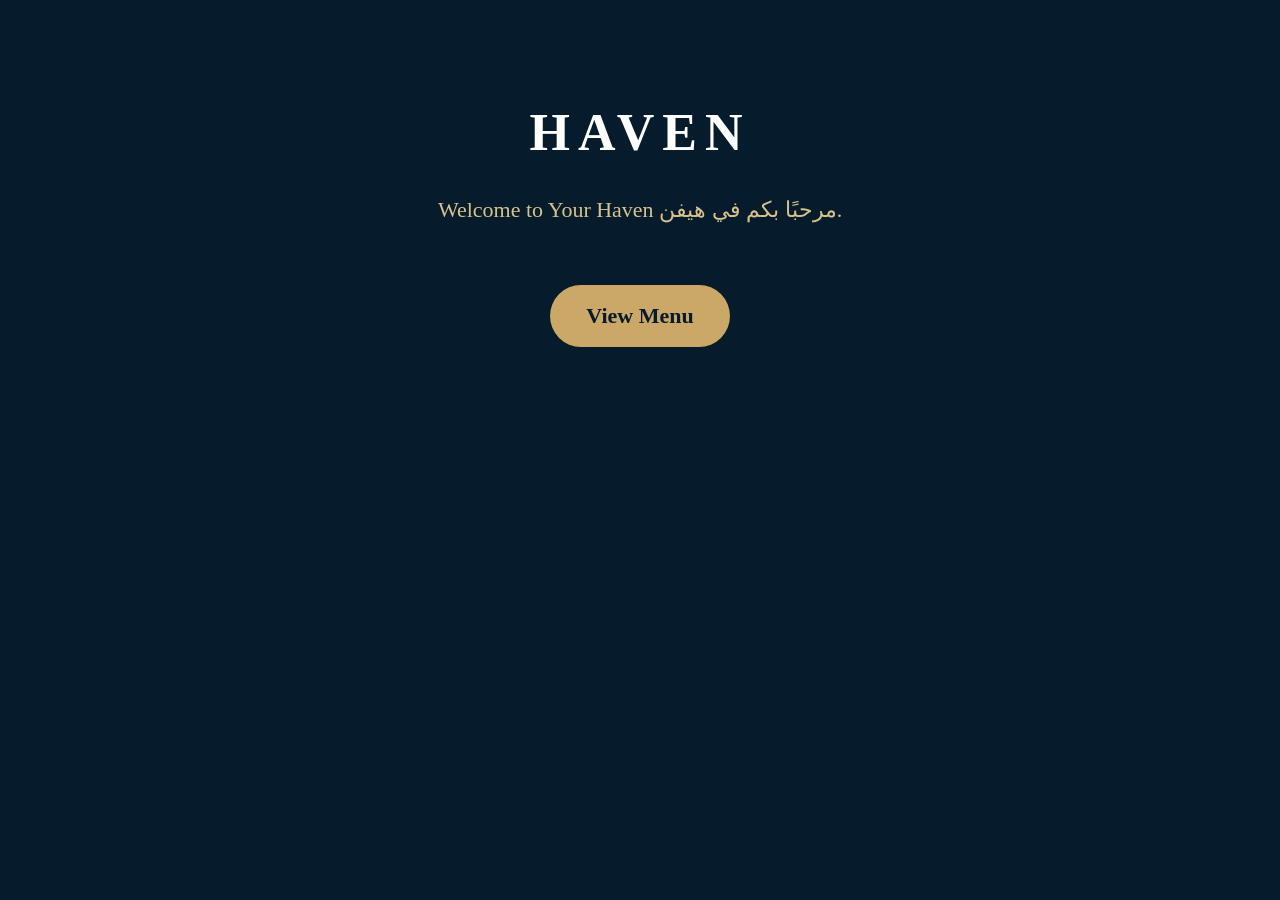
==== index.html @ 7c64a217 "Initial Haven website menu pdf and index html" ====
<!DOCTYPE html>
<html>
<head>
<meta charset="utf-8">
<meta name="viewport" content="width=device-width, initial-scale=1">
<title>HAVEN</title>

<style>

body{
background:#061b2c;
font-family:Georgia,serif;
color:white;
text-align:center;
padding:60px;
}

h1{
font-size:52px;
letter-spacing:8px;
}

p{
font-size:22px;
color:#d7c28b;
}

a{

display:inline-block;
margin-top:40px;
padding:18px 36px;

background:#cba867;

border-radius:100px;

color:#061b2c;

font-weight:bold;

text-decoration:none;

font-size:22px;

}

</style>

</head>

<body>

<h1>HAVEN</h1>

<p>Welcome to Your Haven مرحبًا بكم في هيفن.</p>

<a href="menu.pdf">View Menu</a>

</body>

</html>
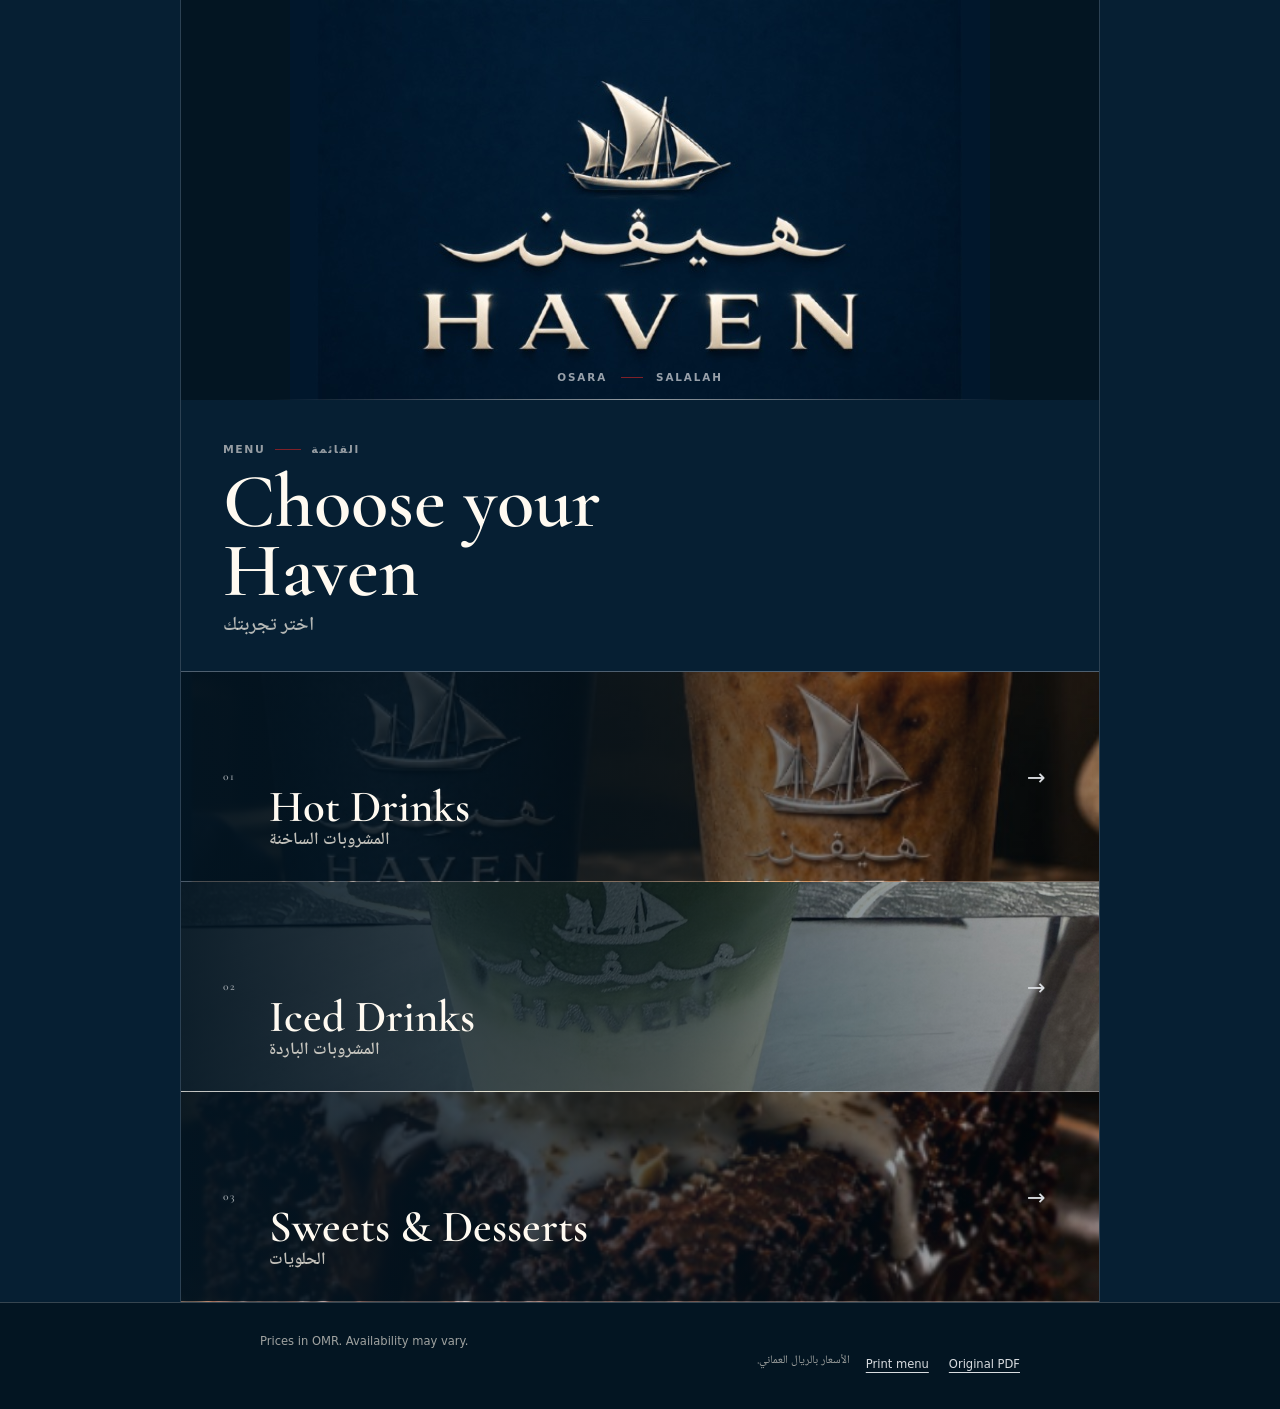
==== commit 13105bb5: "Launch bilingual Haven web menu" ====
--- a/index.html
+++ b/index.html
@@ -1,62 +1,105 @@
-<!DOCTYPE html>
-<html>
-<head>
-<meta charset="utf-8">
-<meta name="viewport" content="width=device-width, initial-scale=1">
-<title>HAVEN</title>
+<!doctype html>
+<html lang="en">
+  <head>
+    <meta charset="utf-8">
+    <meta name="viewport" content="width=device-width, initial-scale=1">
+    <meta name="theme-color" content="#061f33">
+    <title>Haven Cafe Menu | Osara, Salalah</title>
+    <meta
+      name="description"
+      content="Explore Haven Cafe's bilingual menu of hot drinks, iced drinks and desserts in Osara, Salalah."
+    >
+    <link rel="preconnect" href="https://fonts.googleapis.com">
+    <link rel="preconnect" href="https://fonts.gstatic.com" crossorigin>
+    <link
+      href="https://fonts.googleapis.com/css2?family=Cormorant+Garamond:wght@500;600;700&family=Noto+Naskh+Arabic:wght@500;600;700&display=swap"
+      rel="stylesheet"
+    >
+    <link rel="stylesheet" href="assets/css/styles.css">
+  </head>
+  <body>
+    <header class="topbar" id="topbar">
+      <a class="topbar-brand" href="#home" aria-label="Haven menu home">
+        <b>HAVEN</b>
+      </a>
+      <p>Osara, Salalah</p>
+      <a class="chapter-menu" href="#home" aria-label="Choose another menu chapter">
+        <span></span><span></span><span></span>
+      </a>
+    </header>
 
-<style>
+    <main>
+      <section class="opening" id="home" aria-labelledby="openingTitle">
+        <div class="opening-brand">
+          <img
+            src="assets/img/haven-logo-original.jpg"
+            alt="Haven Cafe"
+            width="700"
+            height="400"
+            fetchpriority="high"
+          >
+          <p>Osara <span></span> Salalah</p>
+        </div>
 
-body{
-background:#061b2c;
-font-family:Georgia,serif;
-color:white;
-text-align:center;
-padding:60px;
-}
+        <header class="opening-heading">
+          <p class="eyebrow">Menu <i></i> القائمة</p>
+          <h1 id="openingTitle">Choose your Haven</h1>
+          <p lang="ar" dir="rtl">اختر تجربتك</p>
+        </header>
 
-h1{
-font-size:52px;
-letter-spacing:8px;
-}
+        <nav class="chapter-list" aria-label="Menu chapters">
+          <a class="chapter-door chapter-door-hot" href="#hot">
+            <span class="chapter-number">01</span>
+            <span class="chapter-label">
+              <b>Hot Drinks</b>
+              <em lang="ar" dir="rtl">المشروبات الساخنة</em>
+            </span>
+            <span class="chapter-arrow" aria-hidden="true">&#8594;</span>
+          </a>
+          <a class="chapter-door chapter-door-iced" href="#iced">
+            <span class="chapter-number">02</span>
+            <span class="chapter-label">
+              <b>Iced Drinks</b>
+              <em lang="ar" dir="rtl">المشروبات الباردة</em>
+            </span>
+            <span class="chapter-arrow" aria-hidden="true">&#8594;</span>
+          </a>
+          <a class="chapter-door chapter-door-sweets" href="#sweets">
+            <span class="chapter-number">03</span>
+            <span class="chapter-label">
+              <b>Sweets &amp; Desserts</b>
+              <em lang="ar" dir="rtl">الحلويات</em>
+            </span>
+            <span class="chapter-arrow" aria-hidden="true">&#8594;</span>
+          </a>
+        </nav>
+      </section>
 
-p{
-font-size:22px;
-color:#d7c28b;
-}
+      <section class="chapter-view" id="chapterView" hidden>
+        <header class="chapter-hero" id="chapterHero">
+          <div>
+            <p class="chapter-index" id="chapterIndex"></p>
+            <h2 id="chapterTitle"></h2>
+            <p id="chapterArabic" lang="ar" dir="rtl"></p>
+          </div>
+        </header>
+        <nav class="subcategory-nav" id="subcategoryNav" aria-label="Chapter sections"></nav>
+        <div class="chapter-menu-list" id="menu" aria-live="polite"></div>
+      </section>
+    </main>
 
-a{
+    <footer class="site-footer">
+      <div>
+        <p>Prices in OMR. Availability may vary.</p>
+        <p lang="ar" dir="rtl">الأسعار بالريال العماني.</p>
+      </div>
+      <nav aria-label="Alternative menu formats">
+        <a href="print.html">Print menu</a>
+        <a href="menu.pdf">Original PDF</a>
+      </nav>
+    </footer>
 
-display:inline-block;
-margin-top:40px;
-padding:18px 36px;
-
-background:#cba867;
-
-border-radius:100px;
-
-color:#061b2c;
-
-font-weight:bold;
-
-text-decoration:none;
-
-font-size:22px;
-
-}
-
-</style>
-
-</head>
-
-<body>
-
-<h1>HAVEN</h1>
-
-<p>Welcome to Your Haven مرحبًا بكم في هيفن.</p>
-
-<a href="menu.pdf">View Menu</a>
-
-</body>
-
-</html>+    <script src="assets/js/menu-data.js"></script>
+    <script src="assets/js/menu.js"></script>
+  </body>
+</html>
--- a/assets/css/styles.css
+++ b/assets/css/styles.css
@@ -0,0 +1,653 @@
+:root {
+  --blue: #061f33;
+  --blue-deep: #031522;
+  --cream: #f8f2e7;
+  --paper: #fffaf1;
+  --ink: #13283a;
+  --muted: #69737b;
+  --silver: #d9dce0;
+  --silver-dark: #969da3;
+  --red: #7f2028;
+  --line: rgba(6, 31, 51, 0.18);
+  --serif: "Cormorant Garamond", Georgia, serif;
+  --arabic: "Noto Naskh Arabic", "Geeza Pro", Tahoma, serif;
+  --sans: Inter, ui-sans-serif, system-ui, -apple-system, BlinkMacSystemFont, "Segoe UI", sans-serif;
+}
+
+* {
+  box-sizing: border-box;
+}
+
+html {
+  scroll-behavior: smooth;
+  background: var(--blue);
+}
+
+body {
+  margin: 0;
+  background: var(--blue);
+  color: var(--cream);
+  font-family: var(--sans);
+  font-size: 16px;
+  line-height: 1.45;
+}
+
+[hidden] {
+  display: none !important;
+}
+
+img {
+  display: block;
+  max-width: 100%;
+}
+
+a {
+  color: inherit;
+}
+
+button,
+a {
+  -webkit-tap-highlight-color: transparent;
+}
+
+.topbar {
+  display: none;
+  position: sticky;
+  top: 0;
+  z-index: 30;
+  height: 58px;
+  grid-template-columns: 1fr 36px;
+  align-items: center;
+  gap: 12px;
+  padding: 0 16px;
+  background: rgba(3, 21, 34, 0.97);
+  border-bottom: 1px solid rgba(217, 220, 224, 0.22);
+  backdrop-filter: blur(12px);
+}
+
+.chapter-open .topbar {
+  display: grid;
+}
+
+.topbar-brand {
+  display: inline-flex;
+  align-items: center;
+  width: fit-content;
+  color: var(--silver);
+  text-decoration: none;
+}
+
+.topbar-brand b {
+  font: 600 1rem/1 var(--serif);
+  letter-spacing: 0.12em;
+}
+
+.topbar > p {
+  display: none;
+  margin: 0;
+  color: rgba(248, 242, 231, 0.65);
+  font-size: 0.65rem;
+  text-transform: uppercase;
+}
+
+.chapter-menu {
+  position: absolute;
+  top: 11px;
+  right: 16px;
+  width: 30px;
+  display: grid;
+  gap: 4px;
+  justify-items: end;
+  padding: 9px 2px;
+}
+
+.chapter-menu span {
+  display: block;
+  width: 22px;
+  height: 1px;
+  background: var(--silver);
+}
+
+.opening {
+  min-height: 100svh;
+  background: var(--blue);
+}
+
+.opening-brand {
+  position: relative;
+  min-height: 230px;
+  display: grid;
+  place-items: center;
+  overflow: hidden;
+  background: var(--blue-deep);
+}
+
+.opening-brand::after {
+  content: "";
+  position: absolute;
+  inset: auto 7vw 0;
+  height: 1px;
+  background: linear-gradient(90deg, transparent, var(--silver-dark), transparent);
+}
+
+.opening-brand img {
+  width: min(620px, 86vw);
+  height: auto;
+  aspect-ratio: 7 / 4;
+  object-fit: contain;
+}
+
+.opening-brand > p {
+  position: absolute;
+  bottom: 15px;
+  margin: 0;
+  color: rgba(217, 220, 224, 0.7);
+  font-size: 0.65rem;
+  font-weight: 700;
+  letter-spacing: 0.18em;
+  text-transform: uppercase;
+}
+
+.opening-brand > p span {
+  display: inline-block;
+  width: 22px;
+  height: 1px;
+  margin: 0 8px 3px;
+  background: var(--red);
+}
+
+.opening-heading {
+  padding: 30px 22px 25px;
+}
+
+.eyebrow {
+  display: flex;
+  align-items: center;
+  gap: 10px;
+  margin: 0 0 9px;
+  color: var(--silver-dark);
+  font-size: 0.68rem;
+  font-style: normal;
+  font-weight: 800;
+  letter-spacing: 0.14em;
+  text-transform: uppercase;
+}
+
+.eyebrow i {
+  width: 26px;
+  height: 1px;
+  background: var(--red);
+}
+
+.opening-heading h1 {
+  max-width: 12ch;
+  margin: 0;
+  color: var(--paper);
+  font: 600 clamp(2.65rem, 13vw, 4.8rem)/0.9 var(--serif);
+  letter-spacing: 0;
+}
+
+.opening-heading > p:last-child {
+  margin: 8px 0 0;
+  color: rgba(248, 242, 231, 0.72);
+  font: 600 1.22rem/1.35 var(--arabic);
+  text-align: left;
+}
+
+.chapter-list {
+  border-top: 1px solid rgba(217, 220, 224, 0.34);
+}
+
+.chapter-door {
+  position: relative;
+  min-height: 156px;
+  display: grid;
+  grid-template-columns: 34px 1fr 30px;
+  align-items: end;
+  gap: 12px;
+  overflow: hidden;
+  padding: 22px;
+  background-position: center;
+  background-size: cover;
+  border-bottom: 1px solid rgba(217, 220, 224, 0.34);
+  color: var(--paper);
+  text-decoration: none;
+}
+
+.chapter-door::before {
+  content: "";
+  position: absolute;
+  inset: 0;
+  background: linear-gradient(90deg, rgba(3, 21, 34, 0.94) 0%, rgba(3, 21, 34, 0.67) 53%, rgba(3, 21, 34, 0.2) 100%);
+}
+
+.chapter-door-hot {
+  background-image: url("../img/haven-spanish-latte-web.jpg");
+  background-position: center 58%;
+}
+
+.chapter-door-iced {
+  background-image: url("../img/haven-matcha-real.jpg");
+  background-position: center 58%;
+}
+
+.chapter-door-sweets {
+  background-image: url("../img/haven-brownie-web.jpg");
+  background-position: center 53%;
+}
+
+.chapter-door > span {
+  position: relative;
+  z-index: 1;
+}
+
+.chapter-number {
+  align-self: center;
+  color: var(--silver-dark);
+  font: 600 0.72rem/1 var(--serif);
+  letter-spacing: 0.1em;
+}
+
+.chapter-label {
+  display: grid;
+  gap: 2px;
+  min-width: 0;
+}
+
+.chapter-label b {
+  font: 600 clamp(1.75rem, 8vw, 2.8rem)/0.95 var(--serif);
+  letter-spacing: 0;
+}
+
+.chapter-label em {
+  display: block;
+  color: rgba(248, 242, 231, 0.78);
+  font: 600 1.08rem/1.2 var(--arabic);
+  overflow-wrap: anywhere;
+  text-align: left;
+}
+
+.chapter-arrow {
+  align-self: center;
+  color: var(--silver);
+  font-size: 1.4rem;
+}
+
+.chapter-view {
+  min-height: 100svh;
+  background: var(--cream);
+  color: var(--ink);
+}
+
+.chapter-hero {
+  position: relative;
+  min-height: 310px;
+  display: flex;
+  align-items: end;
+  padding: 28px 20px;
+  overflow: hidden;
+  background-color: var(--blue);
+  background-position: center;
+  background-size: cover;
+  color: var(--paper);
+}
+
+.chapter-hero::before {
+  content: "";
+  position: absolute;
+  inset: 0;
+  background: linear-gradient(180deg, rgba(3, 21, 34, 0.02) 20%, rgba(3, 21, 34, 0.88) 100%);
+}
+
+.chapter-hero > div {
+  position: relative;
+  z-index: 1;
+}
+
+.chapter-index {
+  margin: 0 0 7px;
+  color: var(--silver);
+  font-size: 0.7rem;
+  font-weight: 800;
+  letter-spacing: 0.16em;
+  text-transform: uppercase;
+}
+
+.chapter-hero h2 {
+  margin: 0;
+  font: 600 clamp(3.1rem, 15vw, 6rem)/0.82 var(--serif);
+  letter-spacing: 0;
+}
+
+.chapter-hero div > p:last-child {
+  margin: 8px 0 0;
+  font: 600 1.35rem/1.2 var(--arabic);
+  text-align: left;
+}
+
+.subcategory-nav {
+  position: sticky;
+  top: 58px;
+  z-index: 20;
+  display: flex;
+  gap: 22px;
+  overflow-x: auto;
+  padding: 0 18px;
+  background: rgba(248, 242, 231, 0.97);
+  border-bottom: 1px solid var(--line);
+  scrollbar-width: none;
+  backdrop-filter: blur(10px);
+}
+
+.subcategory-nav::-webkit-scrollbar {
+  display: none;
+}
+
+.subcategory-nav button {
+  flex: 0 0 auto;
+  min-height: 48px;
+  padding: 0;
+  border: 0;
+  border-bottom: 2px solid transparent;
+  background: transparent;
+  color: #4f5e69;
+  font: 800 0.68rem/1 var(--sans);
+  letter-spacing: 0.07em;
+  text-transform: uppercase;
+  cursor: pointer;
+}
+
+.subcategory-nav button:focus-visible,
+.subcategory-nav button:hover {
+  border-bottom-color: var(--red);
+  color: var(--blue);
+  outline: 0;
+}
+
+.chapter-menu-list {
+  width: min(760px, 100%);
+  margin: 0 auto;
+  padding: 10px 20px 58px;
+}
+
+.menu-section {
+  scroll-margin-top: 118px;
+  padding-top: 36px;
+}
+
+.section-heading {
+  display: flex;
+  justify-content: space-between;
+  align-items: end;
+  gap: 12px;
+  margin-bottom: 10px;
+  padding-bottom: 13px;
+  border-bottom: 1px solid var(--blue);
+}
+
+.section-heading h3 {
+  flex: 1 1 auto;
+  min-width: 0;
+  margin: 0;
+  color: var(--blue);
+  font: 600 2.15rem/0.92 var(--serif);
+  letter-spacing: 0;
+}
+
+.section-heading p {
+  flex: 0 1 44%;
+  min-width: 0;
+  margin: 0;
+  color: var(--red);
+  font: 600 1.05rem/1.2 var(--arabic);
+  overflow-wrap: anywhere;
+  text-align: right;
+}
+
+.menu-item {
+  position: relative;
+  display: block;
+  min-width: 0;
+  padding: 17px 112px 17px 0;
+  border-bottom: 1px solid var(--line);
+}
+
+.menu-item > div {
+  min-width: 0;
+}
+
+.item-label {
+  display: flex;
+  align-items: baseline;
+  gap: 7px;
+  margin: 0 0 7px;
+  color: var(--red);
+  font-size: 0.6rem;
+  font-weight: 800;
+  letter-spacing: 0.08em;
+  text-transform: uppercase;
+}
+
+.item-label span {
+  font: 700 0.78rem/1 var(--arabic);
+  letter-spacing: 0;
+}
+
+.item-name h4 {
+  margin: 0;
+  color: var(--ink);
+  font: 600 1.42rem/1 var(--serif);
+  letter-spacing: 0;
+}
+
+.item-name > p {
+  margin: 4px 0 0;
+  color: #40515d;
+  font: 600 1rem/1.25 var(--arabic);
+  text-align: left;
+}
+
+.item-description {
+  max-width: 48ch;
+  margin: 8px 0 0;
+  color: #53616a;
+  font-size: 0.82rem;
+  line-height: 1.5;
+}
+
+.item-description-ar {
+  margin-top: 3px;
+  font: 500 0.9rem/1.45 var(--arabic);
+  text-align: right;
+}
+
+.item-price {
+  position: absolute;
+  top: 19px;
+  right: 0;
+  width: 98px;
+  display: flex;
+  flex-direction: column;
+  align-items: end;
+  gap: 5px;
+  color: var(--red);
+  font: 700 1.08rem/1 var(--serif);
+  white-space: nowrap;
+}
+
+.item-price > span {
+  display: grid;
+  justify-items: end;
+}
+
+.item-price > span small {
+  margin-top: 4px;
+  color: var(--muted);
+  font: 800 0.52rem/1 var(--sans);
+  letter-spacing: 0.08em;
+}
+
+.item-price.has-sizes > span {
+  width: 100%;
+  grid-template-columns: 42px 1fr;
+  align-items: baseline;
+  gap: 5px;
+}
+
+.item-price.has-sizes > span small {
+  margin: 0;
+  justify-self: start;
+  font-size: 0.48rem;
+  letter-spacing: 0;
+  text-transform: uppercase;
+}
+
+.item-price i {
+  color: var(--muted);
+  font: 800 0.5rem/1 var(--sans);
+  font-style: normal;
+  letter-spacing: 0.08em;
+}
+
+.spotlight {
+  position: relative;
+  min-height: 270px;
+  display: flex;
+  align-items: end;
+  margin: 28px -20px 2px;
+  padding: 24px 20px;
+  overflow: hidden;
+  background-position: center;
+  background-size: cover;
+  color: var(--paper);
+}
+
+.spotlight::before {
+  content: "";
+  position: absolute;
+  inset: 0;
+  background: linear-gradient(180deg, transparent 30%, rgba(3, 21, 34, 0.88) 100%);
+}
+
+.spotlight > div {
+  position: relative;
+  z-index: 1;
+}
+
+.spotlight p {
+  margin: 0 0 4px;
+  color: var(--silver);
+  font-size: 0.62rem;
+  font-weight: 800;
+  letter-spacing: 0.14em;
+  text-transform: uppercase;
+}
+
+.spotlight h3 {
+  margin: 0;
+  font: 600 2.5rem/0.9 var(--serif);
+}
+
+.spotlight span {
+  display: block;
+  margin-top: 4px;
+  font: 600 1.15rem/1.25 var(--arabic);
+}
+
+.site-footer {
+  display: grid;
+  gap: 16px;
+  padding: 30px 20px 36px;
+  background: var(--blue-deep);
+  border-top: 1px solid rgba(217, 220, 224, 0.24);
+  color: rgba(248, 242, 231, 0.64);
+  font-size: 0.72rem;
+}
+
+.opening:not([hidden]) ~ .site-footer {
+  display: none;
+}
+
+.site-footer p {
+  margin: 0 0 3px;
+}
+
+.site-footer [lang="ar"] {
+  font-family: var(--arabic);
+}
+
+.site-footer nav {
+  display: flex;
+  gap: 20px;
+}
+
+.site-footer a {
+  color: var(--silver);
+  text-underline-offset: 4px;
+}
+
+@media (min-width: 720px) {
+  .topbar {
+    grid-template-columns: 1fr auto 36px;
+  }
+
+  .topbar > p {
+    display: block;
+  }
+
+  .opening {
+    width: min(920px, 100%);
+    margin: 0 auto;
+    border-inline: 1px solid rgba(217, 220, 224, 0.18);
+  }
+
+  .opening-brand {
+    min-height: 315px;
+  }
+
+  .opening-brand img {
+    width: min(700px, 88vw);
+  }
+
+  .opening-heading {
+    padding: 42px 42px 32px;
+  }
+
+  .chapter-door {
+    min-height: 210px;
+    padding: 30px 42px;
+  }
+
+  .chapter-hero {
+    min-height: 440px;
+    padding: 42px max(30px, calc((100vw - 760px) / 2));
+  }
+
+  .menu-item {
+    display: grid;
+    grid-template-columns: minmax(0, 1fr) auto;
+    gap: 16px;
+    padding-right: 0;
+  }
+
+  .item-price {
+    position: static;
+    align-self: start;
+  }
+
+  .spotlight {
+    margin-inline: 0;
+  }
+
+  .site-footer {
+    grid-template-columns: 1fr auto;
+    align-items: end;
+    padding-inline: max(30px, calc((100vw - 760px) / 2));
+  }
+}
+
+@media (prefers-reduced-motion: reduce) {
+  html {
+    scroll-behavior: auto;
+  }
+}
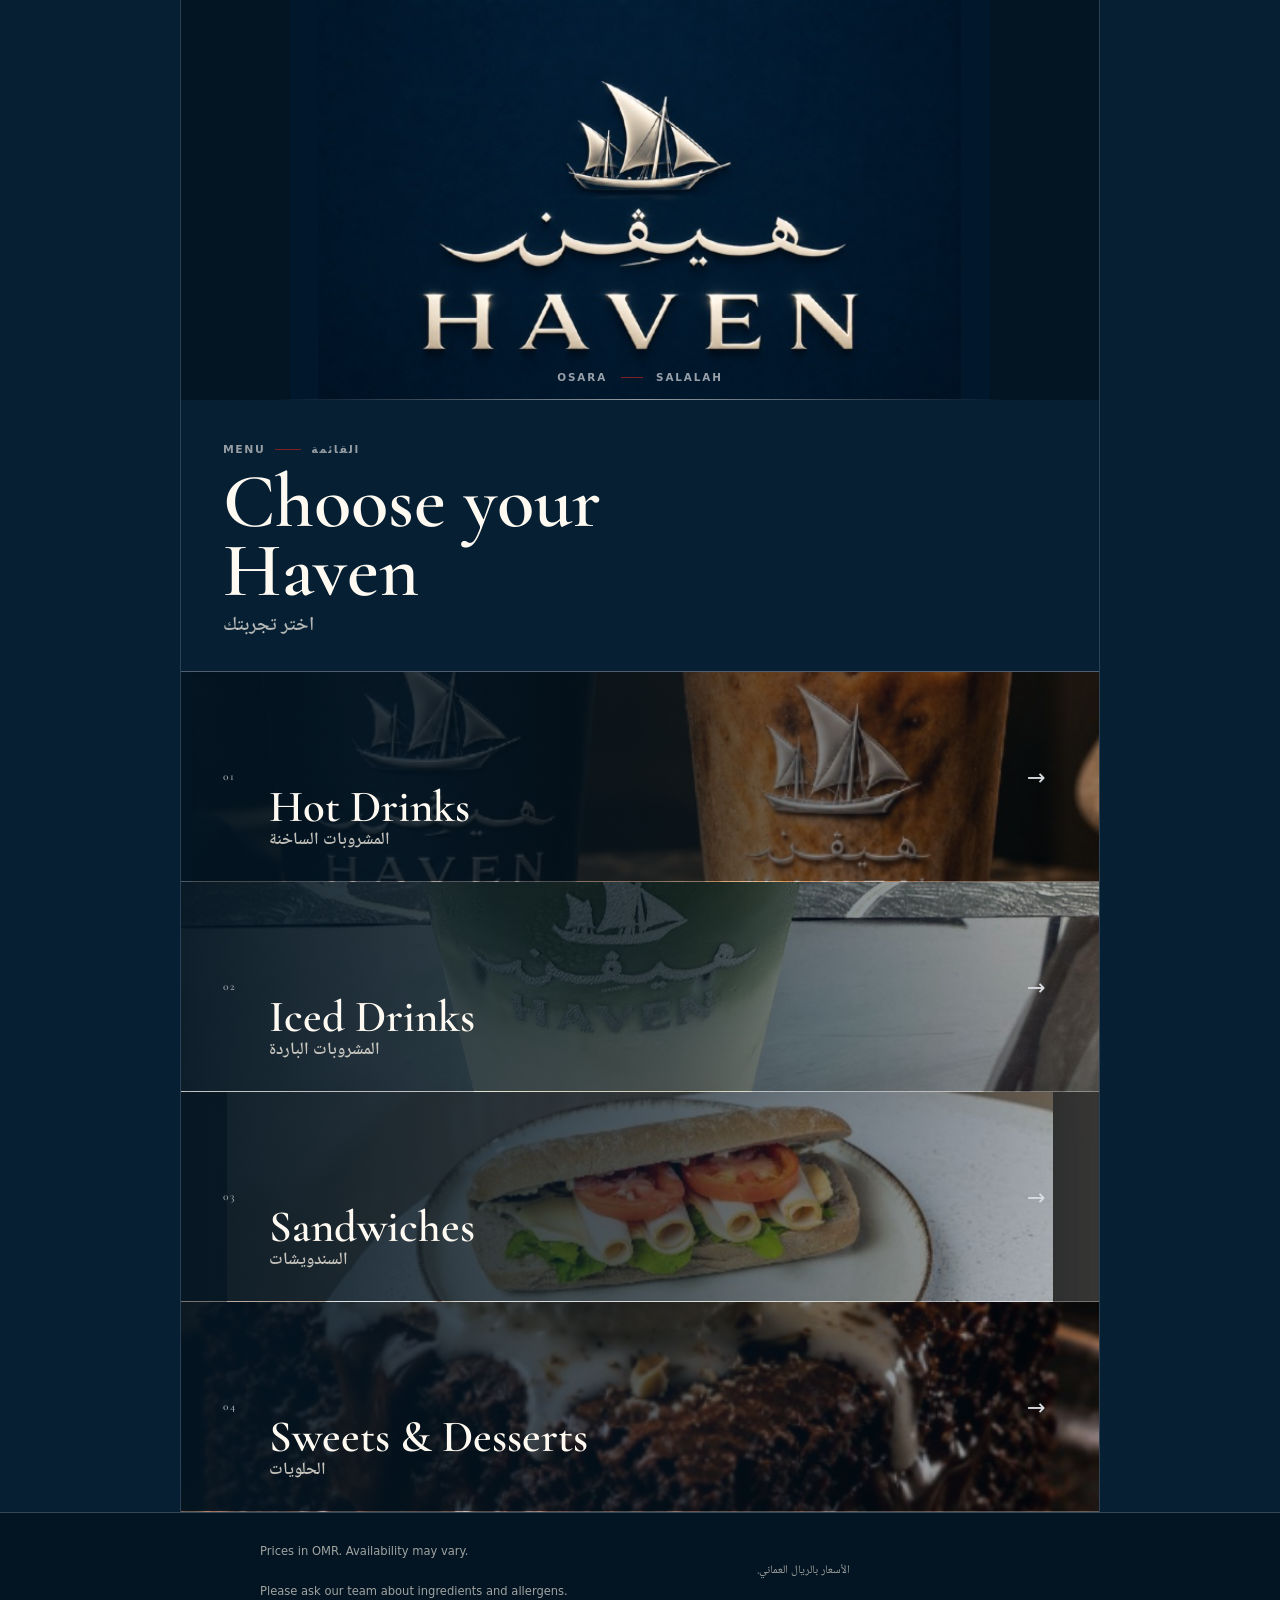
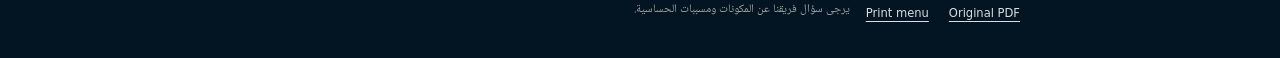
==== commit 35690d64: "Add warm sandwiches to menu" ====
--- a/index.html
+++ b/index.html
@@ -7,7 +7,7 @@
     <title>Haven Cafe Menu | Osara, Salalah</title>
     <meta
       name="description"
-      content="Explore Haven Cafe's bilingual menu of hot drinks, iced drinks and desserts in Osara, Salalah."
+      content="Explore Haven Cafe's bilingual menu of hot drinks, iced drinks, warm sandwiches and desserts in Osara, Salalah."
     >
     <link rel="preconnect" href="https://fonts.googleapis.com">
     <link rel="preconnect" href="https://fonts.gstatic.com" crossorigin>
@@ -64,8 +64,16 @@
             </span>
             <span class="chapter-arrow" aria-hidden="true">&#8594;</span>
           </a>
+          <a class="chapter-door chapter-door-sandwiches" href="#sandwiches">
+            <span class="chapter-number">03</span>
+            <span class="chapter-label">
+              <b>Sandwiches</b>
+              <em lang="ar" dir="rtl">السندويشات</em>
+            </span>
+            <span class="chapter-arrow" aria-hidden="true">&#8594;</span>
+          </a>
           <a class="chapter-door chapter-door-sweets" href="#sweets">
-            <span class="chapter-number">03</span>
+            <span class="chapter-number">04</span>
             <span class="chapter-label">
               <b>Sweets &amp; Desserts</b>
               <em lang="ar" dir="rtl">الحلويات</em>
@@ -92,6 +100,8 @@
       <div>
         <p>Prices in OMR. Availability may vary.</p>
         <p lang="ar" dir="rtl">الأسعار بالريال العماني.</p>
+        <p>Please ask our team about ingredients and allergens.</p>
+        <p lang="ar" dir="rtl">يرجى سؤال فريقنا عن المكونات ومسببات الحساسية.</p>
       </div>
       <nav aria-label="Alternative menu formats">
         <a href="print.html">Print menu</a>
--- a/assets/css/styles.css
+++ b/assets/css/styles.css
@@ -231,6 +231,11 @@
   background-position: center 58%;
 }
 
+.chapter-door-sandwiches {
+  background-image: url("../img/haven-turkey-sandwich-real.jpg");
+  background-position: center 43%;
+}
+
 .chapter-door-sweets {
   background-image: url("../img/haven-brownie-web.jpg");
   background-position: center 53%;
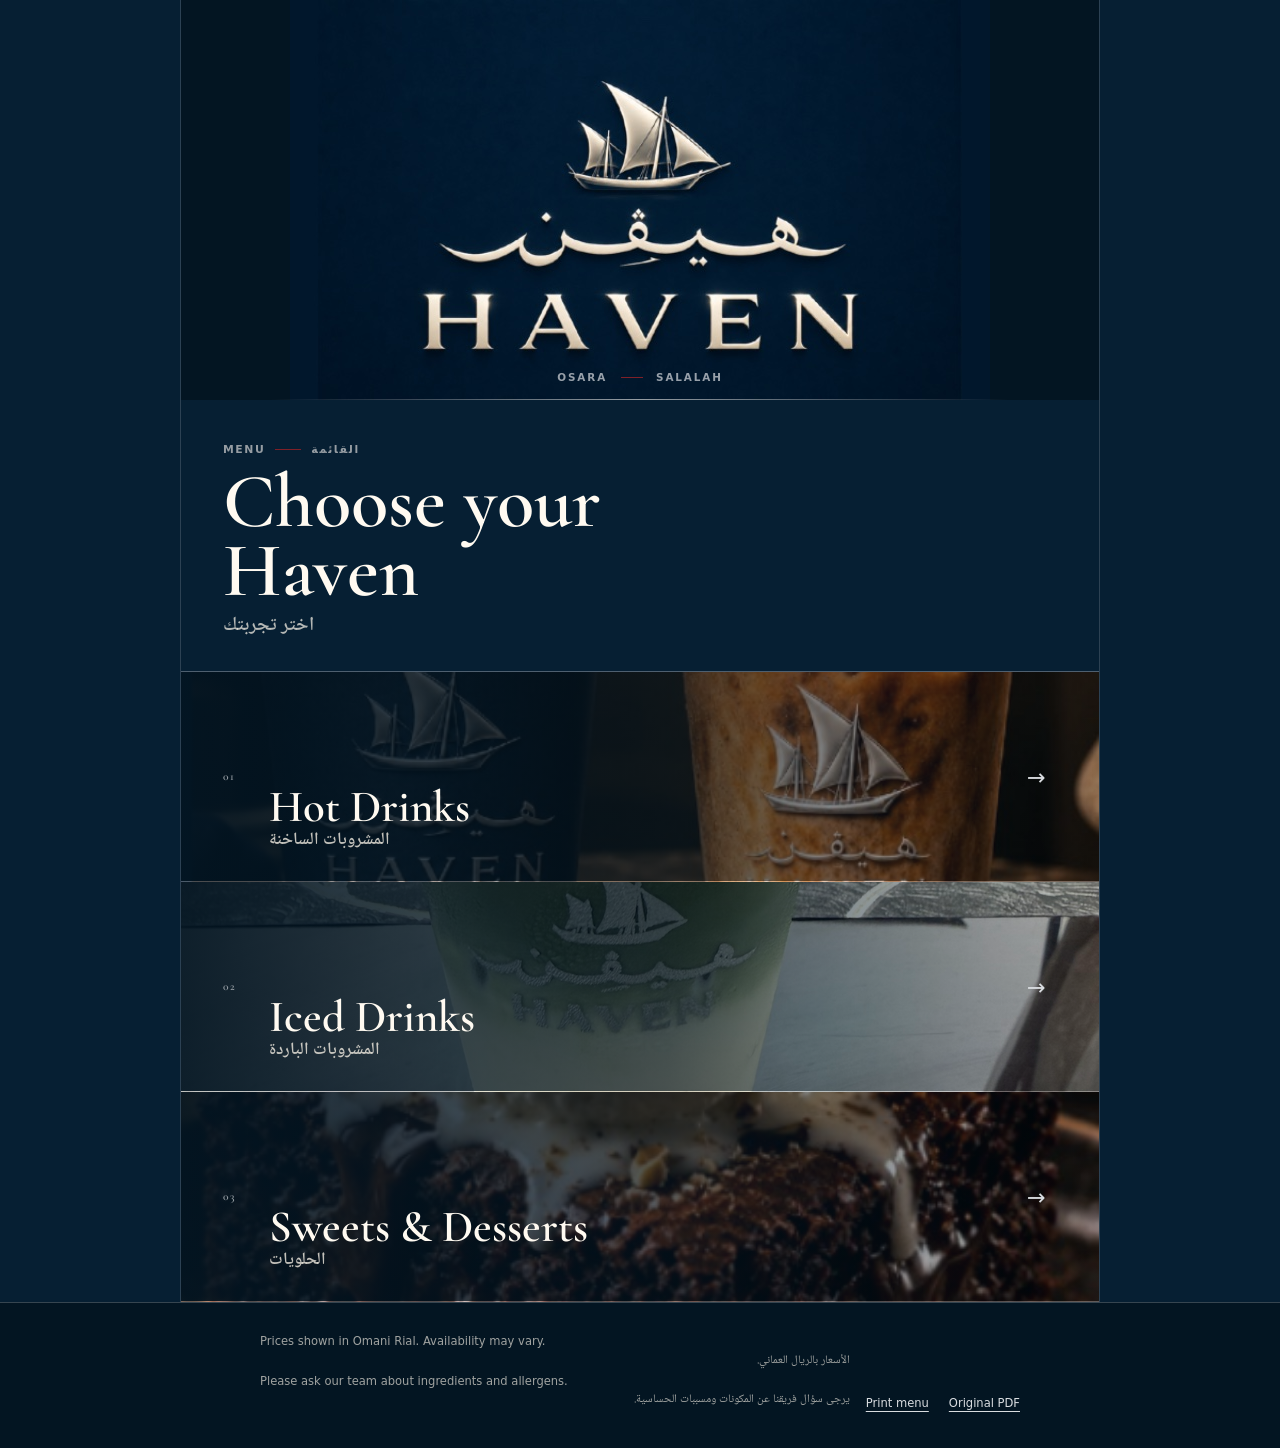
==== commit 8b52bbb4: "Update menu products, pricing and Omani rial symbol" ====
--- a/index.html
+++ b/index.html
@@ -7,7 +7,7 @@
     <title>Haven Cafe Menu | Osara, Salalah</title>
     <meta
       name="description"
-      content="Explore Haven Cafe's bilingual menu of hot drinks, iced drinks, warm sandwiches and desserts in Osara, Salalah."
+      content="Explore Haven Cafe's bilingual menu of locally roasted coffee, iced drinks and chef-made desserts in Osara, Salalah."
     >
     <link rel="preconnect" href="https://fonts.googleapis.com">
     <link rel="preconnect" href="https://fonts.gstatic.com" crossorigin>
@@ -64,16 +64,8 @@
             </span>
             <span class="chapter-arrow" aria-hidden="true">&#8594;</span>
           </a>
-          <a class="chapter-door chapter-door-sandwiches" href="#sandwiches">
+          <a class="chapter-door chapter-door-sweets" href="#sweets">
             <span class="chapter-number">03</span>
-            <span class="chapter-label">
-              <b>Sandwiches</b>
-              <em lang="ar" dir="rtl">السندويشات</em>
-            </span>
-            <span class="chapter-arrow" aria-hidden="true">&#8594;</span>
-          </a>
-          <a class="chapter-door chapter-door-sweets" href="#sweets">
-            <span class="chapter-number">04</span>
             <span class="chapter-label">
               <b>Sweets &amp; Desserts</b>
               <em lang="ar" dir="rtl">الحلويات</em>
@@ -98,7 +90,7 @@
 
     <footer class="site-footer">
       <div>
-        <p>Prices in OMR. Availability may vary.</p>
+        <p>Prices shown in Omani Rial. Availability may vary.</p>
         <p lang="ar" dir="rtl">الأسعار بالريال العماني.</p>
         <p>Please ask our team about ingredients and allergens.</p>
         <p lang="ar" dir="rtl">يرجى سؤال فريقنا عن المكونات ومسببات الحساسية.</p>
--- a/assets/css/styles.css
+++ b/assets/css/styles.css
@@ -231,11 +231,6 @@
   background-position: center 58%;
 }
 
-.chapter-door-sandwiches {
-  background-image: url("../img/haven-turkey-sandwich-real.jpg");
-  background-position: center 43%;
-}
-
 .chapter-door-sweets {
   background-image: url("../img/haven-brownie-web.jpg");
   background-position: center 53%;
@@ -375,6 +370,26 @@
   padding: 10px 20px 58px;
 }
 
+.chapter-note {
+  display: grid;
+  gap: 5px;
+  padding: 22px 0 18px;
+  border-bottom: 1px solid var(--line);
+  color: #3f505c;
+}
+
+.chapter-note p {
+  max-width: 58ch;
+  margin: 0;
+  font: 600 1rem/1.45 var(--serif);
+}
+
+.chapter-note [lang="ar"] {
+  color: var(--red);
+  font: 600 0.94rem/1.5 var(--arabic);
+  text-align: right;
+}
+
 .menu-section {
   scroll-margin-top: 118px;
   padding-top: 36px;
@@ -409,11 +424,28 @@
   text-align: right;
 }
 
+.section-intro {
+  display: grid;
+  gap: 3px;
+  margin: 0 0 2px;
+  color: #5b6871;
+  font-size: 0.76rem;
+}
+
+.section-intro p {
+  margin: 0;
+}
+
+.section-intro [lang="ar"] {
+  font: 500 0.83rem/1.45 var(--arabic);
+  text-align: right;
+}
+
 .menu-item {
   position: relative;
   display: block;
   min-width: 0;
-  padding: 17px 112px 17px 0;
+  padding: 17px 124px 17px 0;
   border-bottom: 1px solid var(--line);
 }
 
@@ -470,7 +502,7 @@
   position: absolute;
   top: 19px;
   right: 0;
-  width: 98px;
+  width: 114px;
   display: flex;
   flex-direction: column;
   align-items: end;
@@ -485,6 +517,26 @@
   justify-items: end;
 }
 
+.item-price > .price-number,
+.price-number {
+  display: inline-flex;
+  align-items: baseline;
+  justify-content: flex-end;
+  color: inherit;
+  font: inherit;
+}
+
+.omr-sign {
+  display: inline-block;
+  flex: 0 0 auto;
+  width: 1.08em;
+  height: 0.72em;
+  margin: 0;
+  background: currentColor;
+  -webkit-mask: url("../img/omani-rial-symbol-medium.png") center / contain no-repeat;
+  mask: url("../img/omani-rial-symbol-medium.png") center / contain no-repeat;
+}
+
 .item-price > span small {
   margin-top: 4px;
   color: var(--muted);
@@ -505,13 +557,6 @@
   font-size: 0.48rem;
   letter-spacing: 0;
   text-transform: uppercase;
-}
-
-.item-price i {
-  color: var(--muted);
-  font: 800 0.5rem/1 var(--sans);
-  font-style: normal;
-  letter-spacing: 0.08em;
 }
 
 .spotlight {
